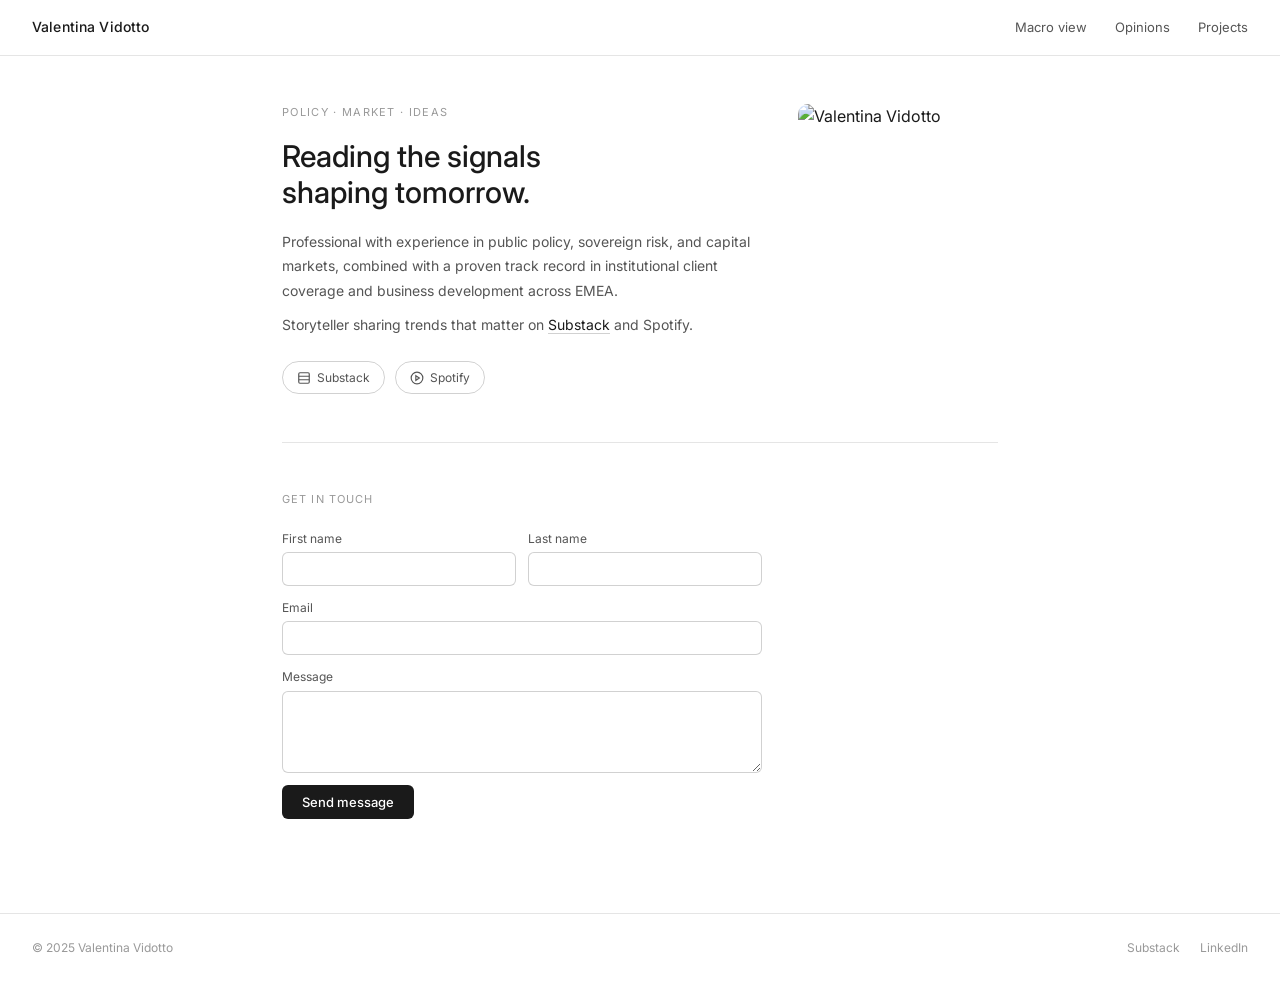
==== index.html @ 0fba6d92 "Add files via upload" ====
<!DOCTYPE html>
<html lang="en">
<head>
  <meta charset="UTF-8" />
  <meta name="viewport" content="width=device-width, initial-scale=1.0" />
  <title>Valentina Vidotto</title>
  <meta name="description" content="Professional with experience in public policy, sovereign risk, and capital markets across EMEA." />
  <link rel="stylesheet" href="assets/css/style.css" />
  <link rel="preconnect" href="https://fonts.googleapis.com" />
  <link rel="preconnect" href="https://fonts.gstatic.com" crossorigin />
  <link href="https://fonts.googleapis.com/css2?family=Inter:wght@400;500&display=swap" rel="stylesheet" />
</head>
<body>

  <nav class="nav" id="nav">
    <a class="nav-name" href="index.html">Valentina Vidotto</a>
    <button class="nav-toggle" id="nav-toggle" aria-label="Toggle menu">
      <span></span><span></span><span></span>
    </button>
    <div class="nav-links" id="nav-links">
      <a href="macro.html">Macro view</a>
      <a href="opinions.html">Opinions</a>
      <a href="projects.html">Projects</a>
    </div>
  </nav>

  <main class="main">
    <section class="hero">
      <div class="hero-text">
        <p class="eyebrow">Policy · Market · Ideas</p>
        <h1>Reading the signals<br>shaping tomorrow.</h1>
        <p class="bio">Professional with experience in public policy, sovereign risk, and capital markets, combined with a proven track record in institutional client coverage and business development across EMEA.</p>
        <p class="bio">Storyteller sharing trends that matter on <a href="https://thecurrencyofchange.substack.com/" target="_blank" rel="noopener">Substack</a> and Spotify.</p>
        <div class="pill-row">
          <a class="pill" href="https://thecurrencyofchange.substack.com/" target="_blank" rel="noopener">
            <svg width="14" height="14" viewBox="0 0 24 24" fill="none" stroke="currentColor" stroke-width="2" aria-hidden="true"><rect x="3" y="3" width="18" height="18" rx="2"/><path d="M3 9h18M3 15h18"/></svg>
            Substack
          </a>
          <a class="pill" href="#" target="_blank" rel="noopener">
            <svg width="14" height="14" viewBox="0 0 24 24" fill="none" stroke="currentColor" stroke-width="2" aria-hidden="true"><circle cx="12" cy="12" r="10"/><polygon points="10,8 16,12 10,16"/></svg>
            Spotify
          </a>
        </div>
      </div>
      <div class="hero-photo">
        <img src="assets/img/photo.jpg" alt="Valentina Vidotto" style="width:100%;border-radius:10px;object-fit:cover;" />
      </div>
    </section>

    <section class="contact" id="contact">
      <p class="section-label">Get in touch</p>
      <form class="contact-form" id="contact-form" novalidate>
        <div class="form-row">
          <div class="field">
            <label for="fname">First name</label>
            <input type="text" id="fname" name="fname" autocomplete="given-name" required />
          </div>
          <div class="field">
            <label for="lname">Last name</label>
            <input type="text" id="lname" name="lname" autocomplete="family-name" required />
          </div>
        </div>
        <div class="field">
          <label for="email">Email</label>
          <input type="email" id="email" name="email" autocomplete="email" required />
        </div>
        <div class="field">
          <label for="message">Message</label>
          <textarea id="message" name="message" rows="4" required></textarea>
        </div>
        <button type="submit" class="btn-primary">Send message</button>
        <p class="form-status" id="form-status" aria-live="polite"></p>
      </form>
    </section>
  </main>

  <footer class="footer">
    <span>© 2025 Valentina Vidotto</span>
    <div class="footer-links">
      <a href="https://thecurrencyofchange.substack.com/" target="_blank" rel="noopener">Substack</a>
      <a href="https://www.linkedin.com/in/" target="_blank" rel="noopener">LinkedIn</a>
    </div>
  </footer>

  <script src="assets/js/nav.js"></script>
  <script src="assets/js/contact.js"></script>
</body>
</html>
---- assets/css/style.css ----
/* ── Reset & base ── */
*, *::before, *::after { box-sizing: border-box; margin: 0; padding: 0; }

:root {
  --sans: 'Inter', system-ui, sans-serif;
  --text: #1a1a1a;
  --text-2: #555;
  --text-3: #999;
  --border: rgba(0,0,0,0.1);
  --border-2: rgba(0,0,0,0.18);
  --bg: #fff;
  --bg-2: #f7f6f3;
  --bg-3: #f0efe9;
  --radius: 10px;
  --radius-sm: 6px;
  --blue: #185FA5;
  --green: #1D9E75;
  --amber: #BA7517;
  --red: #D85A30;
  --nav-h: 56px;
  --max: 780px;
}

html { font-size: 16px; scroll-behavior: smooth; }

body {
  font-family: var(--sans);
  color: var(--text);
  background: var(--bg);
  line-height: 1.6;
  -webkit-font-smoothing: antialiased;
}

a { color: inherit; text-decoration: none; }
a:focus-visible { outline: 2px solid var(--blue); outline-offset: 2px; border-radius: 2px; }

img, canvas, svg { display: block; max-width: 100%; }

/* ── Nav ── */
.nav {
  position: sticky;
  top: 0;
  z-index: 100;
  background: rgba(255,255,255,0.92);
  backdrop-filter: blur(8px);
  -webkit-backdrop-filter: blur(8px);
  border-bottom: 0.5px solid var(--border);
  height: var(--nav-h);
  display: flex;
  align-items: center;
  justify-content: space-between;
  padding: 0 2rem;
  gap: 2rem;
}

.nav-name {
  font-size: 14px;
  font-weight: 500;
  letter-spacing: 0.01em;
  white-space: nowrap;
}

.nav-links {
  display: flex;
  gap: 1.75rem;
}

.nav-links a {
  font-size: 13px;
  color: var(--text-2);
  transition: color 0.15s;
}

.nav-links a:hover,
.nav-links a.active { color: var(--text); }

.nav-toggle {
  display: none;
  flex-direction: column;
  gap: 5px;
  background: none;
  border: none;
  cursor: pointer;
  padding: 4px;
}

.nav-toggle span {
  display: block;
  width: 20px;
  height: 1.5px;
  background: var(--text);
  transition: transform 0.2s, opacity 0.2s;
}

/* ── Main layout ── */
.main {
  max-width: var(--max);
  margin: 0 auto;
  padding: 3rem 2rem 4rem;
}

/* ── Hero ── */
.hero {
  display: grid;
  grid-template-columns: 1fr 200px;
  gap: 3rem;
  align-items: start;
  padding-bottom: 3rem;
  border-bottom: 0.5px solid var(--border);
  margin-bottom: 3rem;
}

.eyebrow {
  font-size: 11px;
  letter-spacing: 0.12em;
  text-transform: uppercase;
  color: var(--text-3);
  margin-bottom: 1rem;
}

h1 {
  font-size: 30px;
  font-weight: 500;
  line-height: 1.2;
  margin-bottom: 1.25rem;
}

.bio {
  font-size: 14px;
  color: var(--text-2);
  line-height: 1.75;
  max-width: 480px;
  margin-bottom: 0.6rem;
}

.bio a { color: var(--text); border-bottom: 0.5px solid var(--border-2); }
.bio a:hover { border-bottom-color: var(--text); }

.pill-row {
  display: flex;
  gap: 10px;
  flex-wrap: wrap;
  margin-top: 1.5rem;
}

.pill {
  display: inline-flex;
  align-items: center;
  gap: 6px;
  padding: 6px 14px;
  font-size: 12px;
  border: 0.5px solid var(--border-2);
  border-radius: 999px;
  color: var(--text-2);
  transition: background 0.15s, color 0.15s;
}

.pill:hover { background: var(--bg-2); color: var(--text); }

.hero-photo { display: flex; flex-direction: column; align-items: flex-end; }

.photo-placeholder {
  width: 160px;
  height: 210px;
  border-radius: var(--radius);
  background: var(--bg-3);
  border: 0.5px solid var(--border);
  display: flex;
  align-items: center;
  justify-content: center;
  font-size: 18px;
  font-weight: 500;
  color: var(--text-3);
  letter-spacing: 0.05em;
}

/* ── Contact ── */
.contact { padding-top: 0; }

.section-label {
  font-size: 11px;
  letter-spacing: 0.1em;
  text-transform: uppercase;
  color: var(--text-3);
  margin-bottom: 1.25rem;
}

.contact-form { max-width: 480px; display: flex; flex-direction: column; gap: 12px; }

.form-row { display: grid; grid-template-columns: 1fr 1fr; gap: 12px; }

.field { display: flex; flex-direction: column; gap: 4px; }

.field label { font-size: 12px; color: var(--text-2); }

.field input,
.field textarea {
  font-family: var(--sans);
  font-size: 13px;
  color: var(--text);
  background: var(--bg);
  border: 0.5px solid var(--border-2);
  border-radius: var(--radius-sm);
  padding: 8px 12px;
  transition: border-color 0.15s;
  resize: vertical;
}

.field input:focus,
.field textarea:focus {
  outline: none;
  border-color: var(--blue);
  box-shadow: 0 0 0 3px rgba(24,95,165,0.1);
}

.btn-primary {
  align-self: flex-start;
  padding: 9px 20px;
  font-family: var(--sans);
  font-size: 13px;
  font-weight: 500;
  color: #fff;
  background: var(--text);
  border: none;
  border-radius: var(--radius-sm);
  cursor: pointer;
  transition: opacity 0.15s;
}

.btn-primary:hover { opacity: 0.8; }
.btn-primary:disabled { opacity: 0.5; cursor: not-allowed; }

.form-status { font-size: 13px; color: var(--text-2); min-height: 18px; }
.form-status.success { color: var(--green); }
.form-status.error { color: var(--red); }

/* ── Page header ── */
.page-header { margin-bottom: 2rem; }
.page-title { font-size: 26px; font-weight: 500; margin-bottom: 0.4rem; }
.page-sub { font-size: 13px; color: var(--text-2); }
.page-sub a { border-bottom: 0.5px solid var(--border-2); }
.page-sub a:hover { border-bottom-color: var(--text); }
.muted { color: var(--text-3); }

/* ── API key bar ── */
.api-key-bar {
  display: flex;
  align-items: center;
  gap: 10px;
  flex-wrap: wrap;
  padding: 10px 14px;
  background: var(--bg-2);
  border-radius: var(--radius-sm);
  border: 0.5px solid var(--border);
  margin-bottom: 1.25rem;
  font-size: 12px;
  color: var(--text-2);
}

.api-key-bar input {
  flex: 1;
  min-width: 180px;
  font-family: var(--sans);
  font-size: 12px;
  padding: 5px 10px;
  border: 0.5px solid var(--border-2);
  border-radius: var(--radius-sm);
  background: var(--bg);
  color: var(--text);
}

.api-key-bar button {
  font-family: var(--sans);
  font-size: 12px;
  padding: 5px 12px;
  border: 0.5px solid var(--border-2);
  border-radius: var(--radius-sm);
  background: var(--bg);
  cursor: pointer;
  color: var(--text);
}

.api-key-bar button:hover { background: var(--bg-3); }
.key-help { color: var(--blue); font-size: 11px; }

/* ── Stat grid ── */
.stat-grid {
  display: grid;
  grid-template-columns: repeat(3, 1fr);
  gap: 10px;
  margin-bottom: 12px;
}

.stat-card {
  background: var(--bg-2);
  border-radius: var(--radius-sm);
  padding: 12px 14px;
}

.stat-label {
  font-size: 11px;
  color: var(--text-3);
  text-transform: uppercase;
  letter-spacing: 0.07em;
  margin-bottom: 6px;
}

.stat-value { font-size: 22px; font-weight: 500; }

.stat-delta {
  font-size: 11px;
  color: var(--text-3);
  margin-top: 3px;
}

.stat-delta.up { color: var(--green); }
.stat-delta.dn { color: var(--red); }

/* ── Dashboard grid ── */
.dashboard {
  display: grid;
  grid-template-columns: 1fr 1fr;
  gap: 10px;
}

.chart-card {
  background: var(--bg);
  border: 0.5px solid var(--border);
  border-radius: var(--radius);
  overflow: hidden;
}

.chart-card.span2 { grid-column: 1 / -1; }

.chart-head {
  display: flex;
  justify-content: space-between;
  align-items: center;
  padding: 12px 16px 0;
}

.chart-title { font-size: 13px; font-weight: 500; }

.source-badge {
  font-size: 10px;
  padding: 2px 8px;
  border-radius: 999px;
  border: 0.5px solid var(--border-2);
  color: var(--text-3);
  display: flex;
  align-items: center;
  gap: 5px;
}

.source-badge::before {
  content: '';
  width: 5px;
  height: 5px;
  border-radius: 50%;
  display: inline-block;
}

.source-badge.live::before { background: var(--green); }
.source-badge.api::before { background: var(--blue); }

.chart-body { padding: 12px 16px 16px; }

.chart-loading {
  font-size: 12px;
  color: var(--text-3);
  padding: 8px 0;
}

.chart-loading.error { color: var(--red); }

.map-body { padding: 0; }

.map-card .chart-body { padding: 8px 0 0; }

.data-note {
  margin-top: 16px;
  font-size: 11px;
  color: var(--text-3);
  line-height: 1.6;
}

.data-note a { color: var(--text-2); border-bottom: 0.5px solid var(--border-2); }
.data-note a:hover { color: var(--text); }

/* ── Blog ── */
.filter-row {
  display: flex;
  gap: 6px;
  margin-bottom: 1.25rem;
  flex-wrap: wrap;
}

.filter-btn {
  font-family: var(--sans);
  font-size: 12px;
  padding: 5px 14px;
  border: 0.5px solid var(--border-2);
  border-radius: 999px;
  background: none;
  color: var(--text-2);
  cursor: pointer;
  transition: background 0.15s, color 0.15s;
}

.filter-btn:hover { background: var(--bg-2); color: var(--text); }
.filter-btn.active { background: var(--text); color: #fff; border-color: var(--text); }

.blog-list { display: flex; flex-direction: column; border: 0.5px solid var(--border); border-radius: var(--radius); overflow: hidden; }

.blog-item {
  display: flex;
  justify-content: space-between;
  align-items: center;
  gap: 1rem;
  padding: 1.25rem 1.5rem;
  background: var(--bg);
  border-bottom: 0.5px solid var(--border);
  transition: background 0.15s;
}

.blog-item:last-child { border-bottom: none; }
.blog-item:hover { background: var(--bg-2); }
.blog-item[style*="none"] { display: none; }

.blog-main { flex: 1; }

.tag {
  display: inline-block;
  font-size: 10px;
  font-weight: 500;
  padding: 2px 8px;
  border-radius: 999px;
  letter-spacing: 0.04em;
  margin-bottom: 6px;
  text-transform: uppercase;
}

.tag-policy { background: #E6F1FB; color: #0C447C; }
.tag-market { background: #E1F5EE; color: #085041; }
.tag-ideas  { background: #FAEEDA; color: #633806; }

.blog-title { font-size: 14px; font-weight: 500; margin-bottom: 4px; }

.blog-excerpt { font-size: 12px; color: var(--text-2); line-height: 1.55; margin-bottom: 8px; }

.blog-meta { display: flex; gap: 12px; font-size: 11px; color: var(--text-3); }

.blog-arrow {
  color: var(--text-3);
  flex-shrink: 0;
  padding: 6px;
  border-radius: var(--radius-sm);
  transition: color 0.15s, background 0.15s;
}

.blog-arrow:hover { color: var(--text); background: var(--bg-3); }

/* ── Projects ── */
.projects-section { margin-bottom: 2.5rem; }
.projects-section .section-label { margin-bottom: 1rem; }

.project-grid {
  display: grid;
  grid-template-columns: 1fr 1fr;
  gap: 10px;
}

.project-card {
  display: flex;
  flex-direction: column;
  padding: 1.25rem;
  border: 0.5px solid var(--border);
  border-radius: var(--radius);
  background: var(--bg);
  transition: border-color 0.15s, background 0.15s;
  cursor: pointer;
}

.project-card:hover { border-color: var(--border-2); background: var(--bg-2); }

.project-type { font-size: 11px; text-transform: uppercase; letter-spacing: 0.08em; color: var(--text-3); margin-bottom: 8px; }
.project-name { font-size: 14px; font-weight: 500; margin-bottom: 6px; }
.project-desc { font-size: 12px; color: var(--text-2); line-height: 1.55; flex: 1; margin-bottom: 12px; }
.project-link { font-size: 12px; color: var(--text-3); }
.project-card:hover .project-link { color: var(--text); }

.conf-list { display: flex; flex-direction: column; gap: 8px; }

.conf-item {
  display: flex;
  justify-content: space-between;
  align-items: center;
  gap: 1rem;
  padding: 12px 16px;
  border: 0.5px solid var(--border);
  border-radius: var(--radius-sm);
  background: var(--bg);
  transition: background 0.15s, border-color 0.15s;
}

.conf-item:hover { background: var(--bg-2); border-color: var(--border-2); }

.conf-name { font-size: 14px; font-weight: 500; margin-bottom: 3px; }
.conf-org { font-size: 12px; color: var(--text-3); }
.conf-arrow { color: var(--text-3); flex-shrink: 0; }
.conf-item:hover .conf-arrow { color: var(--text); }

/* ── Footer ── */
.footer {
  border-top: 0.5px solid var(--border);
  padding: 1.5rem 2rem;
  display: flex;
  justify-content: space-between;
  align-items: center;
  font-size: 12px;
  color: var(--text-3);
  max-width: 100%;
}

.footer-links { display: flex; gap: 1.25rem; }
.footer-links a { color: var(--text-3); transition: color 0.15s; }
.footer-links a:hover { color: var(--text); }

/* ── Map SVG ── */
.world-map { width: 100%; height: auto; }
.map-country { stroke: #fff; stroke-width: 0.3; transition: opacity 0.15s; cursor: default; }
.map-country:hover { opacity: 0.75; }
.map-tooltip {
  position: absolute;
  background: var(--text);
  color: #fff;
  font-size: 11px;
  padding: 4px 8px;
  border-radius: 4px;
  pointer-events: none;
  white-space: nowrap;
  display: none;
}
.map-wrapper { position: relative; }
.map-legend { display: flex; align-items: center; gap: 8px; padding: 8px 16px 12px; font-size: 11px; color: var(--text-3); }
.legend-bar { flex: 1; max-width: 160px; height: 6px; border-radius: 3px; }
.legend-label { white-space: nowrap; }

/* ── Responsive ── */
@media (max-width: 600px) {
  .nav { padding: 0 1.25rem; }
  .nav-links { display: none; flex-direction: column; gap: 0; position: absolute; top: var(--nav-h); left: 0; right: 0; background: #fff; border-bottom: 0.5px solid var(--border); padding: 0.5rem 0; }
  .nav-links.open { display: flex; }
  .nav-links a { padding: 0.75rem 1.5rem; font-size: 14px; }
  .nav-toggle { display: flex; }

  .main { padding: 2rem 1.25rem 3rem; }
  .hero { grid-template-columns: 1fr; gap: 1.5rem; }
  .hero-photo { align-items: flex-start; }
  .photo-placeholder { width: 100px; height: 130px; }
  h1 { font-size: 24px; }

  .form-row { grid-template-columns: 1fr; }
  .stat-grid { grid-template-columns: 1fr 1fr; }
  .stat-grid .stat-card:last-child { grid-column: 1 / -1; }
  .dashboard { grid-template-columns: 1fr; }
  .chart-card.span2 { grid-column: 1; }
  .project-grid { grid-template-columns: 1fr; }
}
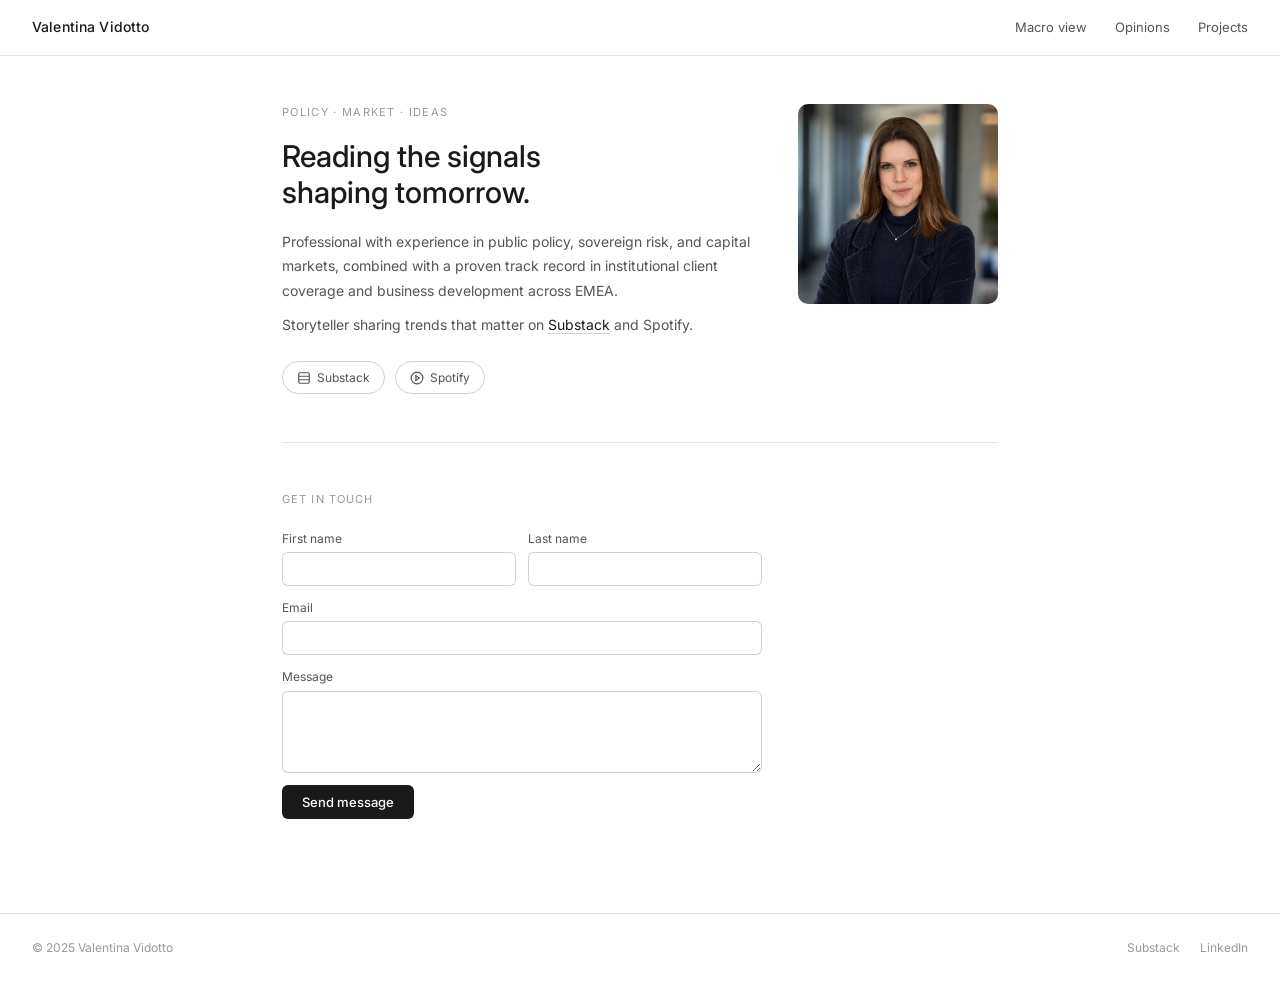
==== commit 9effefd4: "Change photo file extension from .jpg to .jpeg" ====
--- a/index.html
+++ b/index.html
@@ -43,7 +43,7 @@
         </div>
       </div>
       <div class="hero-photo">
-        <img src="assets/img/photo.jpg" alt="Valentina Vidotto" style="width:100%;border-radius:10px;object-fit:cover;" />
+        <img src="assets/img/photo.jpeg" alt="Valentina Vidotto" style="width:100%;border-radius:10px;object-fit:cover;" />
       </div>
     </section>
 
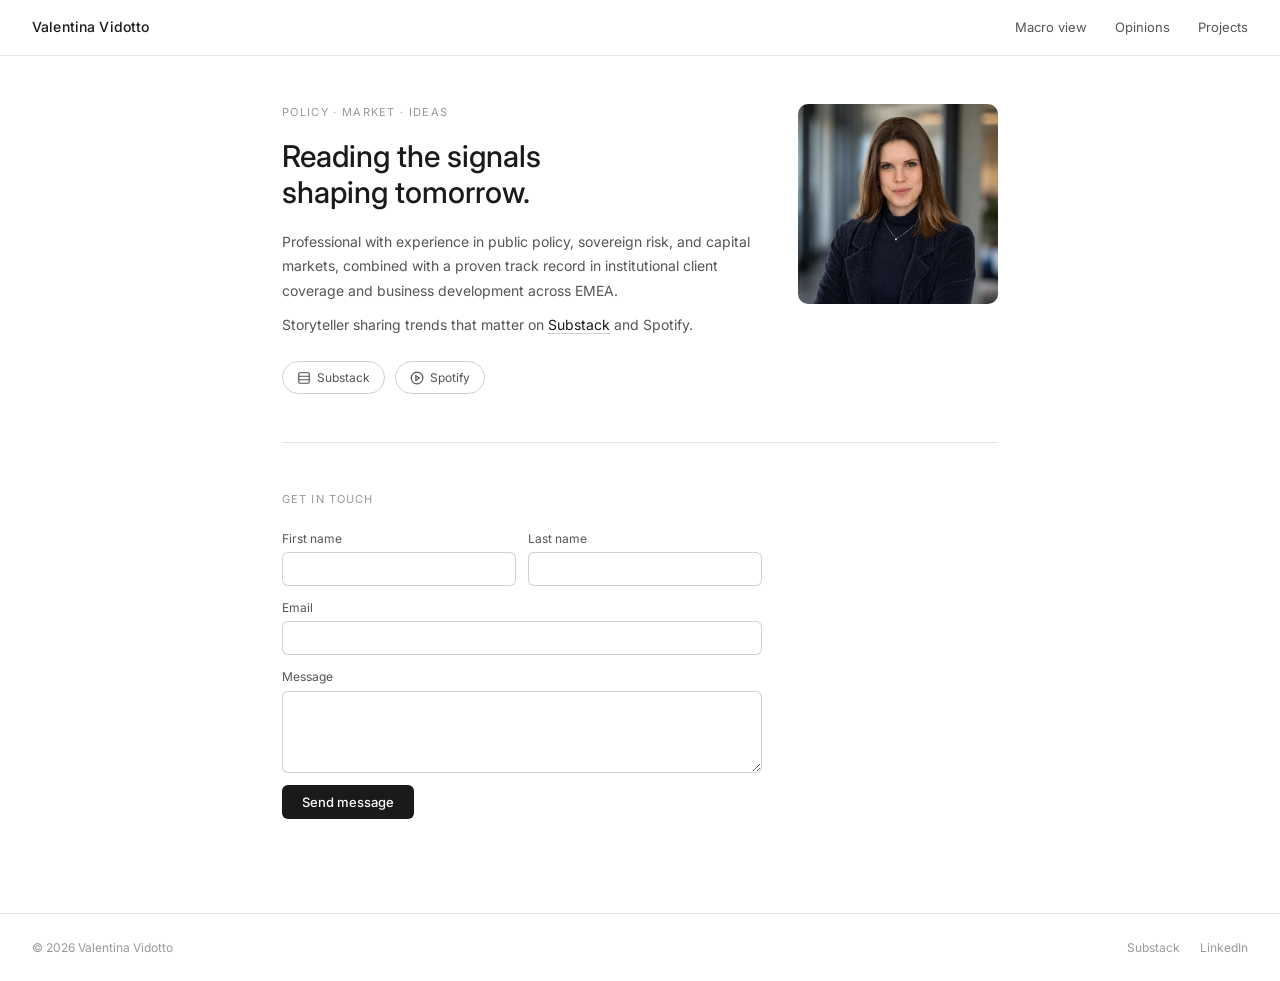
==== commit ddb79db2: "Update copyright year in footer to 2026" ====
--- a/index.html
+++ b/index.html
@@ -75,7 +75,7 @@
   </main>
 
   <footer class="footer">
-    <span>© 2025 Valentina Vidotto</span>
+    <span>© 2026 Valentina Vidotto</span>
     <div class="footer-links">
       <a href="https://thecurrencyofchange.substack.com/" target="_blank" rel="noopener">Substack</a>
       <a href="https://www.linkedin.com/in/" target="_blank" rel="noopener">LinkedIn</a>
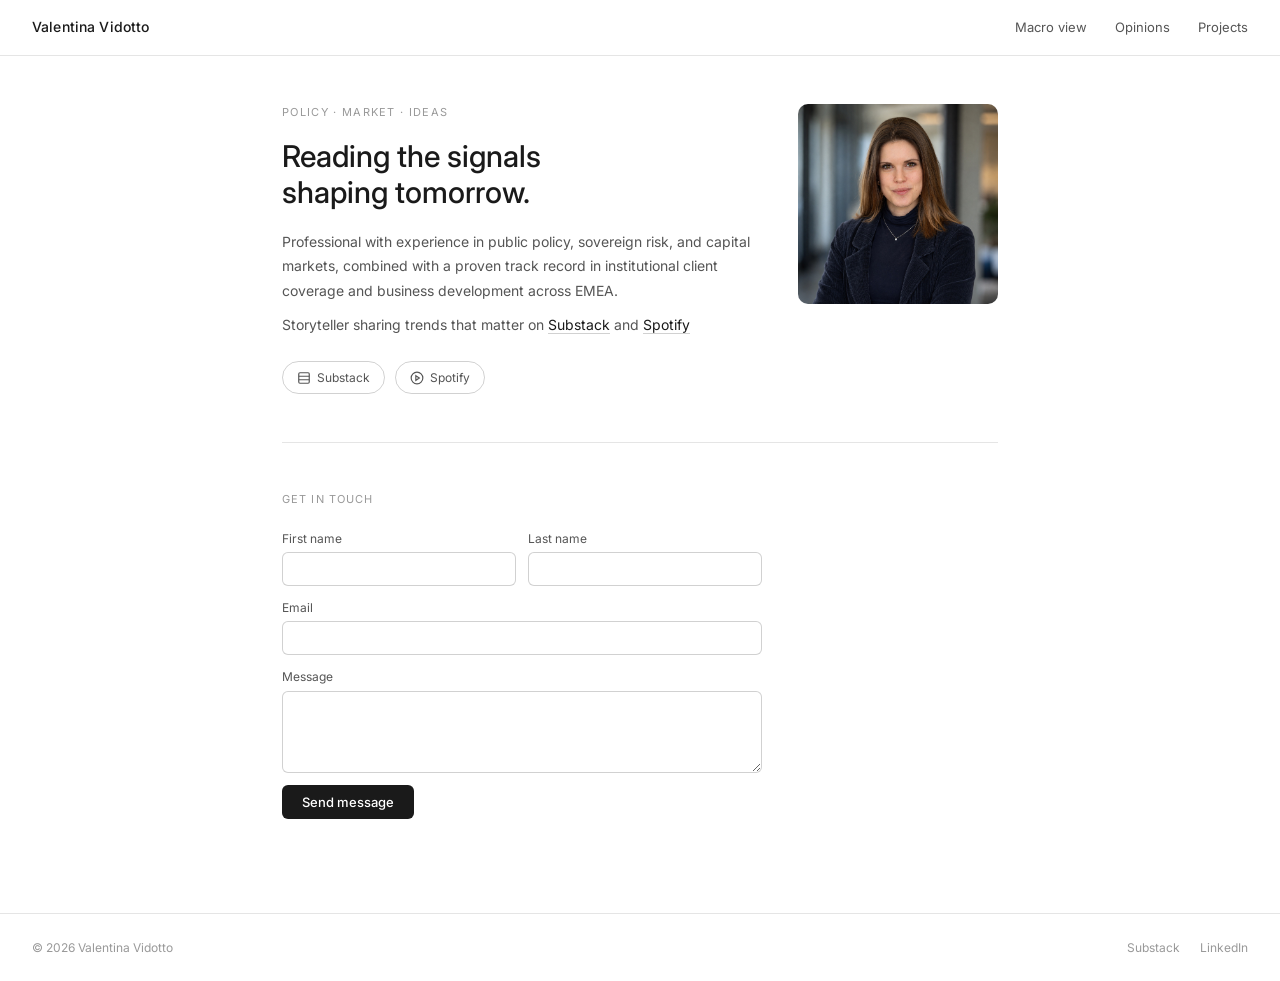
==== commit 5e6730c2: "Add Spotify link to bio section in index.html" ====
--- a/index.html
+++ b/index.html
@@ -30,7 +30,7 @@
         <p class="eyebrow">Policy · Market · Ideas</p>
         <h1>Reading the signals<br>shaping tomorrow.</h1>
         <p class="bio">Professional with experience in public policy, sovereign risk, and capital markets, combined with a proven track record in institutional client coverage and business development across EMEA.</p>
-        <p class="bio">Storyteller sharing trends that matter on <a href="https://thecurrencyofchange.substack.com/" target="_blank" rel="noopener">Substack</a> and Spotify.</p>
+        <p class="bio">Storyteller sharing trends that matter on <a href="https://thecurrencyofchange.substack.com/" target="_blank" rel="noopener">Substack</a> and <a href="https://open.spotify.com/episode/017CqbQ0My6Vdus1MjJiqW" target="_blank" rel="noopener">Spotify</a> </p>
         <div class="pill-row">
           <a class="pill" href="https://thecurrencyofchange.substack.com/" target="_blank" rel="noopener">
             <svg width="14" height="14" viewBox="0 0 24 24" fill="none" stroke="currentColor" stroke-width="2" aria-hidden="true"><rect x="3" y="3" width="18" height="18" rx="2"/><path d="M3 9h18M3 15h18"/></svg>
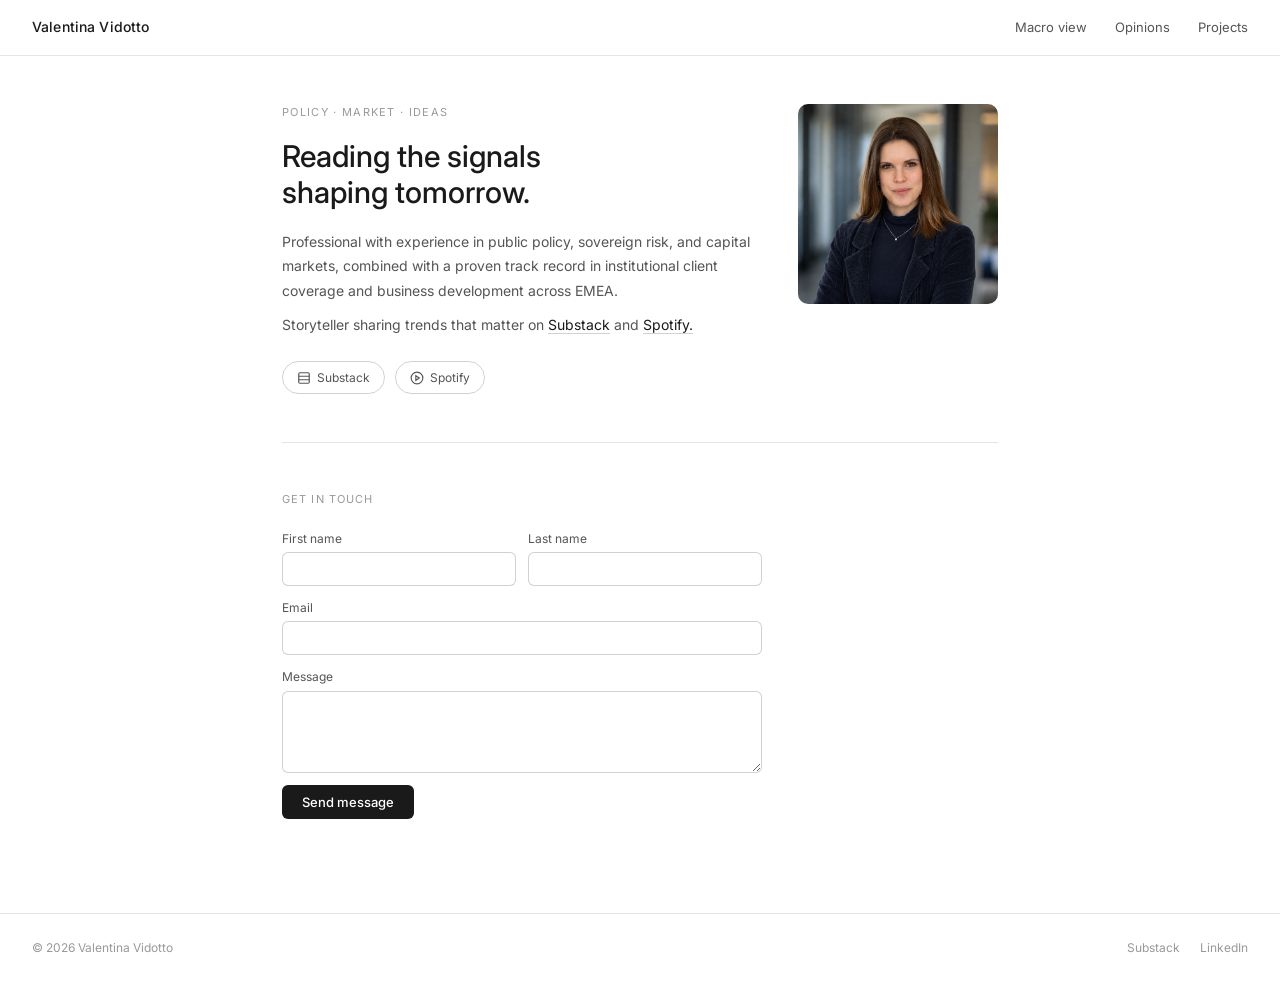
==== commit bf403b79: "Point and spotify link" ====
--- a/index.html
+++ b/index.html
@@ -30,13 +30,13 @@
         <p class="eyebrow">Policy · Market · Ideas</p>
         <h1>Reading the signals<br>shaping tomorrow.</h1>
         <p class="bio">Professional with experience in public policy, sovereign risk, and capital markets, combined with a proven track record in institutional client coverage and business development across EMEA.</p>
-        <p class="bio">Storyteller sharing trends that matter on <a href="https://thecurrencyofchange.substack.com/" target="_blank" rel="noopener">Substack</a> and <a href="https://open.spotify.com/episode/017CqbQ0My6Vdus1MjJiqW" target="_blank" rel="noopener">Spotify</a> </p>
+        <p class="bio">Storyteller sharing trends that matter on <a href="https://thecurrencyofchange.substack.com/" target="_blank" rel="noopener">Substack</a> and <a href="https://open.spotify.com/episode/017CqbQ0My6Vdus1MjJiqW" target="_blank" rel="noopener">Spotify.</a> </p>
         <div class="pill-row">
           <a class="pill" href="https://thecurrencyofchange.substack.com/" target="_blank" rel="noopener">
             <svg width="14" height="14" viewBox="0 0 24 24" fill="none" stroke="currentColor" stroke-width="2" aria-hidden="true"><rect x="3" y="3" width="18" height="18" rx="2"/><path d="M3 9h18M3 15h18"/></svg>
             Substack
           </a>
-          <a class="pill" href="#" target="_blank" rel="noopener">
+          <a class="pill" href="https://open.spotify.com/episode/017CqbQ0My6Vdus1MjJiqW" target="_blank" rel="noopener">
             <svg width="14" height="14" viewBox="0 0 24 24" fill="none" stroke="currentColor" stroke-width="2" aria-hidden="true"><circle cx="12" cy="12" r="10"/><polygon points="10,8 16,12 10,16"/></svg>
             Spotify
           </a>
@@ -78,7 +78,7 @@
     <span>© 2026 Valentina Vidotto</span>
     <div class="footer-links">
       <a href="https://thecurrencyofchange.substack.com/" target="_blank" rel="noopener">Substack</a>
-      <a href="https://www.linkedin.com/in/" target="_blank" rel="noopener">LinkedIn</a>
+      <a href="https://www.linkedin.com/in/valentina-vidotto/" target="_blank" rel="noopener">LinkedIn</a>
     </div>
   </footer>
 
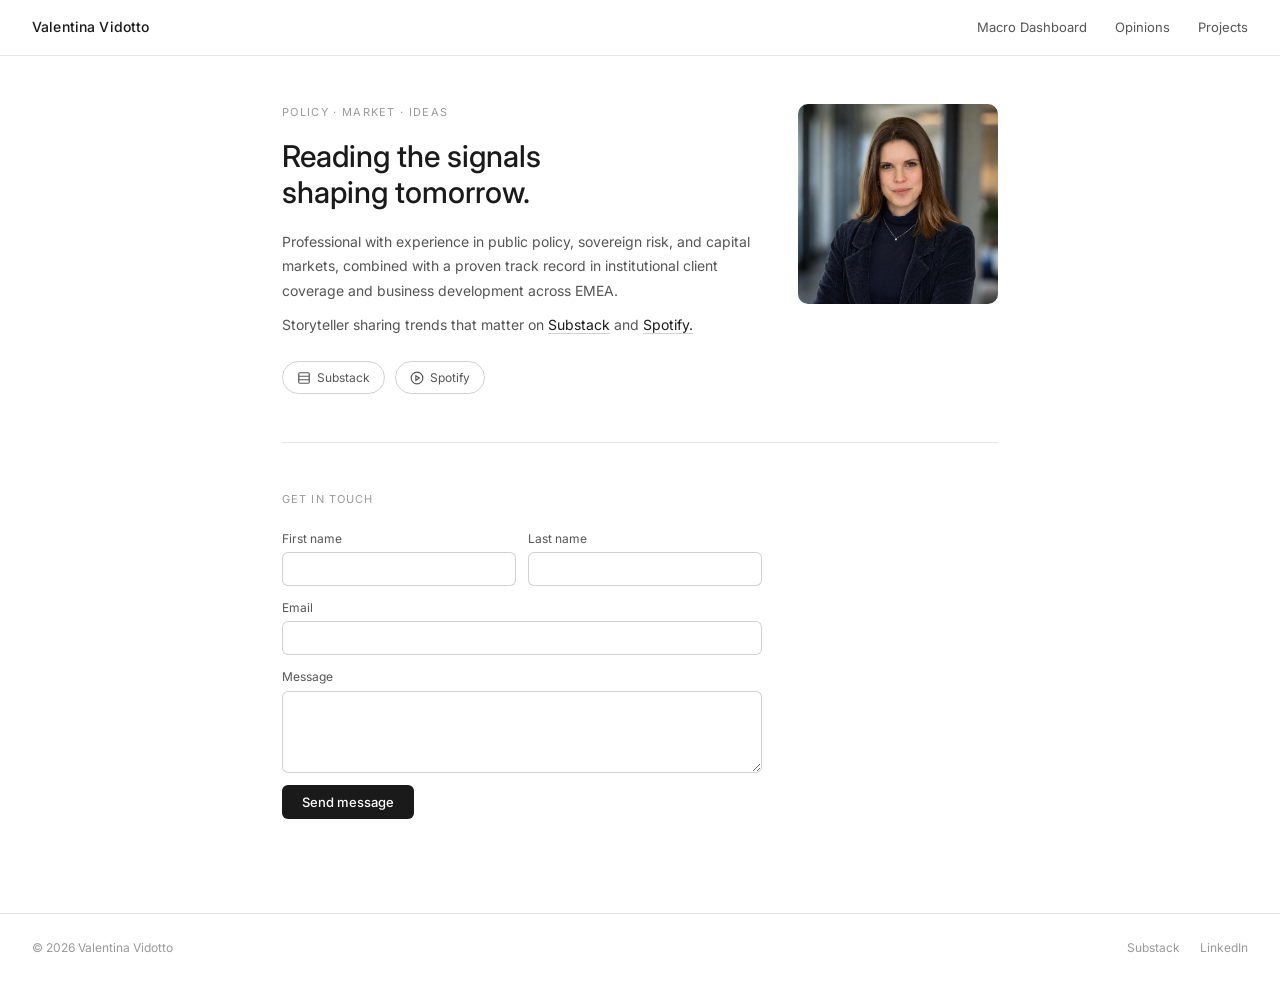
==== commit 2d4d1f93: "Update link text from 'Macro view' to 'Macro Dashboard'" ====
--- a/index.html
+++ b/index.html
@@ -18,7 +18,7 @@
       <span></span><span></span><span></span>
     </button>
     <div class="nav-links" id="nav-links">
-      <a href="macro.html">Macro view</a>
+      <a href="macro.html">Macro Dashboard</a>
       <a href="opinions.html">Opinions</a>
       <a href="projects.html">Projects</a>
     </div>
--- a/assets/css/style.css
+++ b/assets/css/style.css
@@ -567,3 +567,105 @@
   .chart-card.span2 { grid-column: 1; }
   .project-grid { grid-template-columns: 1fr; }
 }
+
+/* ── Article page ── */
+.article-main { max-width: 640px; }
+
+.back-link {
+  display: inline-flex;
+  align-items: center;
+  gap: 6px;
+  font-size: 13px;
+  color: var(--text-3);
+  margin-bottom: 2rem;
+  transition: color 0.15s;
+}
+
+.back-link:hover { color: var(--text); }
+
+.article-header { margin-bottom: 2.5rem; }
+
+.article-header .tag { margin-bottom: 1rem; }
+
+.article-title {
+  font-size: 26px;
+  font-weight: 500;
+  line-height: 1.25;
+  margin-bottom: 0.75rem;
+  margin-top: 0.5rem;
+}
+
+.article-meta {
+  display: flex;
+  gap: 12px;
+  font-size: 13px;
+  color: var(--text-3);
+  flex-wrap: wrap;
+}
+
+.article-body {
+  font-family: 'Lora', Georgia, serif;
+  font-size: 17px;
+  line-height: 1.8;
+  color: var(--text);
+}
+
+.article-body p { margin-bottom: 1.4rem; }
+
+.article-body h2 {
+  font-family: var(--sans);
+  font-size: 17px;
+  font-weight: 500;
+  margin: 2.5rem 0 1rem;
+  color: var(--text);
+}
+
+.article-body h3 {
+  font-family: var(--sans);
+  font-size: 15px;
+  font-weight: 500;
+  margin: 2rem 0 0.75rem;
+  color: var(--text);
+}
+
+.article-body blockquote {
+  border-left: 2px solid var(--border-2);
+  margin: 2rem 0;
+  padding: 0.25rem 0 0.25rem 1.5rem;
+  font-style: italic;
+  color: var(--text-2);
+}
+
+.article-body a {
+  color: var(--text);
+  border-bottom: 0.5px solid var(--border-2);
+}
+
+.article-body a:hover { border-bottom-color: var(--text); }
+
+.article-body ul,
+.article-body ol {
+  margin: 0 0 1.4rem 1.5rem;
+}
+
+.article-body li { margin-bottom: 0.4rem; }
+
+.article-body hr {
+  border: none;
+  border-top: 0.5px solid var(--border);
+  margin: 2.5rem 0;
+}
+
+.article-body strong { font-weight: 500; }
+
+/* ── Panel photo card ── */
+.panel-card { padding-bottom: 0; overflow: hidden; }
+.panel-photo-wrapper { margin: 12px -1.25rem 0; }
+.panel-photo {
+  width: 100%;
+  height: 180px;
+  object-fit: cover;
+  object-position: center top;
+  display: block;
+}
+.panel-card .project-link { padding: 10px 0 14px; display: block; }
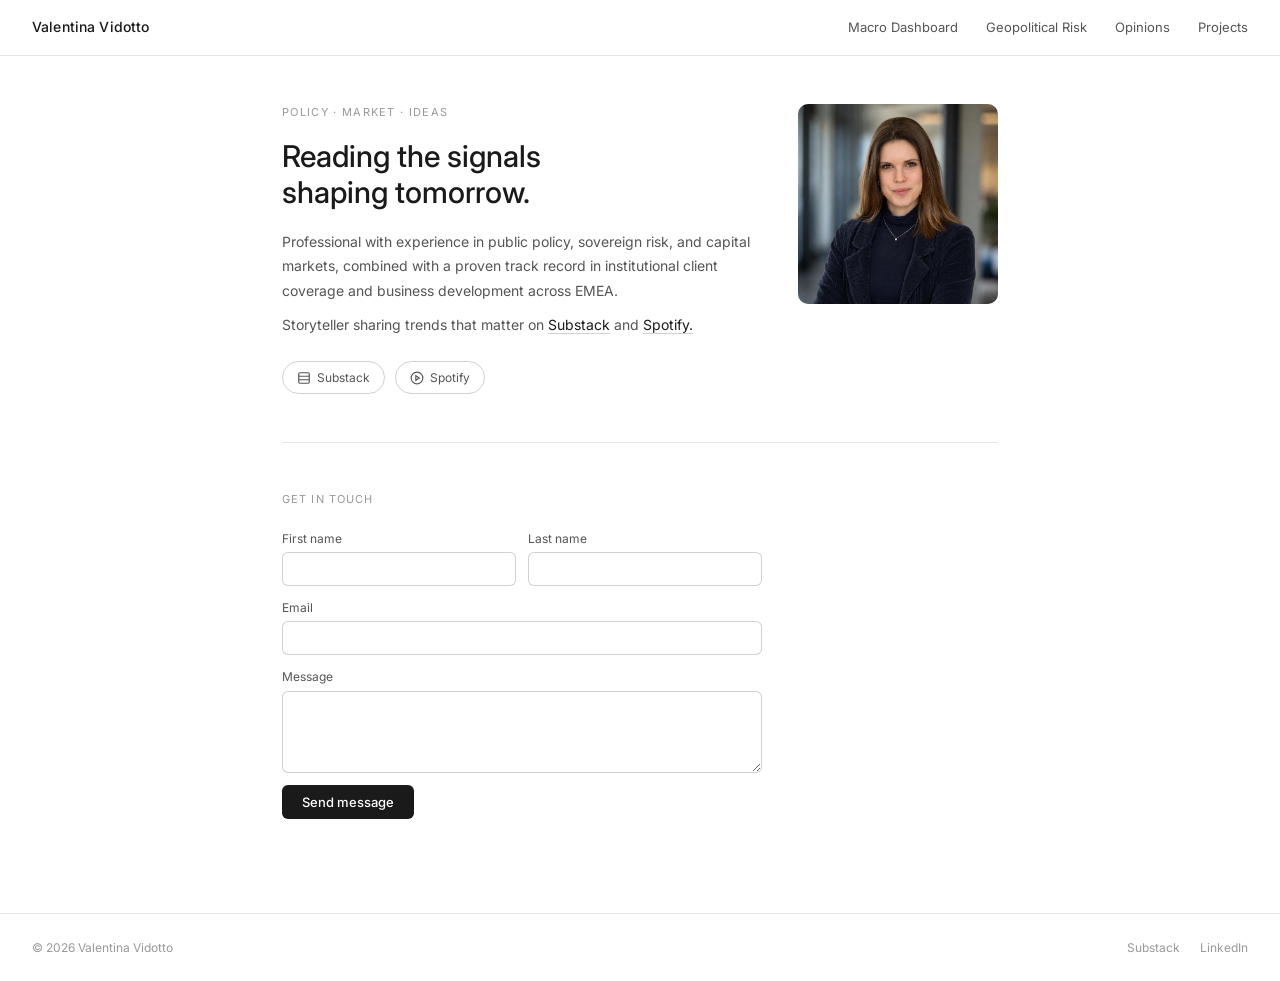
==== commit 37c74bcc: "Add link to Geopolitical Risk in navigation" ====
--- a/index.html
+++ b/index.html
@@ -19,6 +19,7 @@
     </button>
     <div class="nav-links" id="nav-links">
       <a href="macro.html">Macro Dashboard</a>
+       <a href="research/geopolitical-risk.html">Geopolitical Risk</a>
       <a href="opinions.html">Opinions</a>
       <a href="projects.html">Projects</a>
     </div>
--- a/assets/css/style.css
+++ b/assets/css/style.css
@@ -467,28 +467,61 @@
 .project-grid {
   display: grid;
   grid-template-columns: 1fr 1fr;
-  gap: 10px;
-}
-
+  gap: 12px;
+}
+
+/* Base card */
 .project-card {
   display: flex;
   flex-direction: column;
-  padding: 1.25rem;
   border: 0.5px solid var(--border);
   border-radius: var(--radius);
   background: var(--bg);
-  transition: border-color 0.15s, background 0.15s;
+  overflow: hidden;
+  transition: border-color 0.2s, box-shadow 0.2s;
   cursor: pointer;
 }
 
-.project-card:hover { border-color: var(--border-2); background: var(--bg-2); }
-
-.project-type { font-size: 11px; text-transform: uppercase; letter-spacing: 0.08em; color: var(--text-3); margin-bottom: 8px; }
-.project-name { font-size: 14px; font-weight: 500; margin-bottom: 6px; }
-.project-desc { font-size: 12px; color: var(--text-2); line-height: 1.55; flex: 1; margin-bottom: 12px; }
-.project-link { font-size: 12px; color: var(--text-3); }
+.project-card:hover {
+  border-color: var(--border-2);
+  box-shadow: 0 4px 16px rgba(0,0,0,0.06);
+}
+
+/* Text elements — work whether card has photo or not */
+.project-card > .project-type  { padding: 1.1rem 1.25rem 0; }
+.project-card > .project-name  { padding: 6px 1.25rem 0; }
+.project-card > .project-desc  { padding: 6px 1.25rem 0; flex: 1; }
+.project-card > .project-link  { padding: 10px 1.25rem 1.25rem; }
+
+.project-type { font-size: 11px; text-transform: uppercase; letter-spacing: 0.08em; color: var(--text-3); margin-bottom: 0; }
+.project-name { font-size: 14px; font-weight: 500; line-height: 1.4; }
+.project-desc { font-size: 12px; color: var(--text-2); line-height: 1.6; margin-top: 4px; margin-bottom: 0; }
+.project-link { font-size: 12px; color: var(--text-3); transition: color 0.15s; margin-top: auto; }
 .project-card:hover .project-link { color: var(--text); }
 
+/* ── Photo cards (Cool Stuff) ── */
+.panel-photo-wrapper {
+  width: 100%;
+  overflow: hidden;
+  margin-top: 12px;
+  background: var(--bg-3);
+  flex-shrink: 0;
+}
+
+.panel-photo {
+  width: 100%;
+  height: 210px;
+  object-fit: cover;
+  object-position: center 15%;
+  display: block;
+  transition: transform 0.5s ease;
+}
+
+.project-card:hover .panel-photo {
+  transform: scale(1.03);
+}
+
+/* ── Conferences ── */
 .conf-list { display: flex; flex-direction: column; gap: 8px; }
 
 .conf-item {
@@ -566,6 +599,7 @@
   .dashboard { grid-template-columns: 1fr; }
   .chart-card.span2 { grid-column: 1; }
   .project-grid { grid-template-columns: 1fr; }
+  .panel-photo { height: 180px; }
 }
 
 /* ── Article page ── */
@@ -657,15 +691,3 @@
 }
 
 .article-body strong { font-weight: 500; }
-
-/* ── Panel photo card ── */
-.panel-card { padding-bottom: 0; overflow: hidden; }
-.panel-photo-wrapper { margin: 12px -1.25rem 0; }
-.panel-photo {
-  width: 100%;
-  height: 180px;
-  object-fit: cover;
-  object-position: center top;
-  display: block;
-}
-.panel-card .project-link { padding: 10px 0 14px; display: block; }
